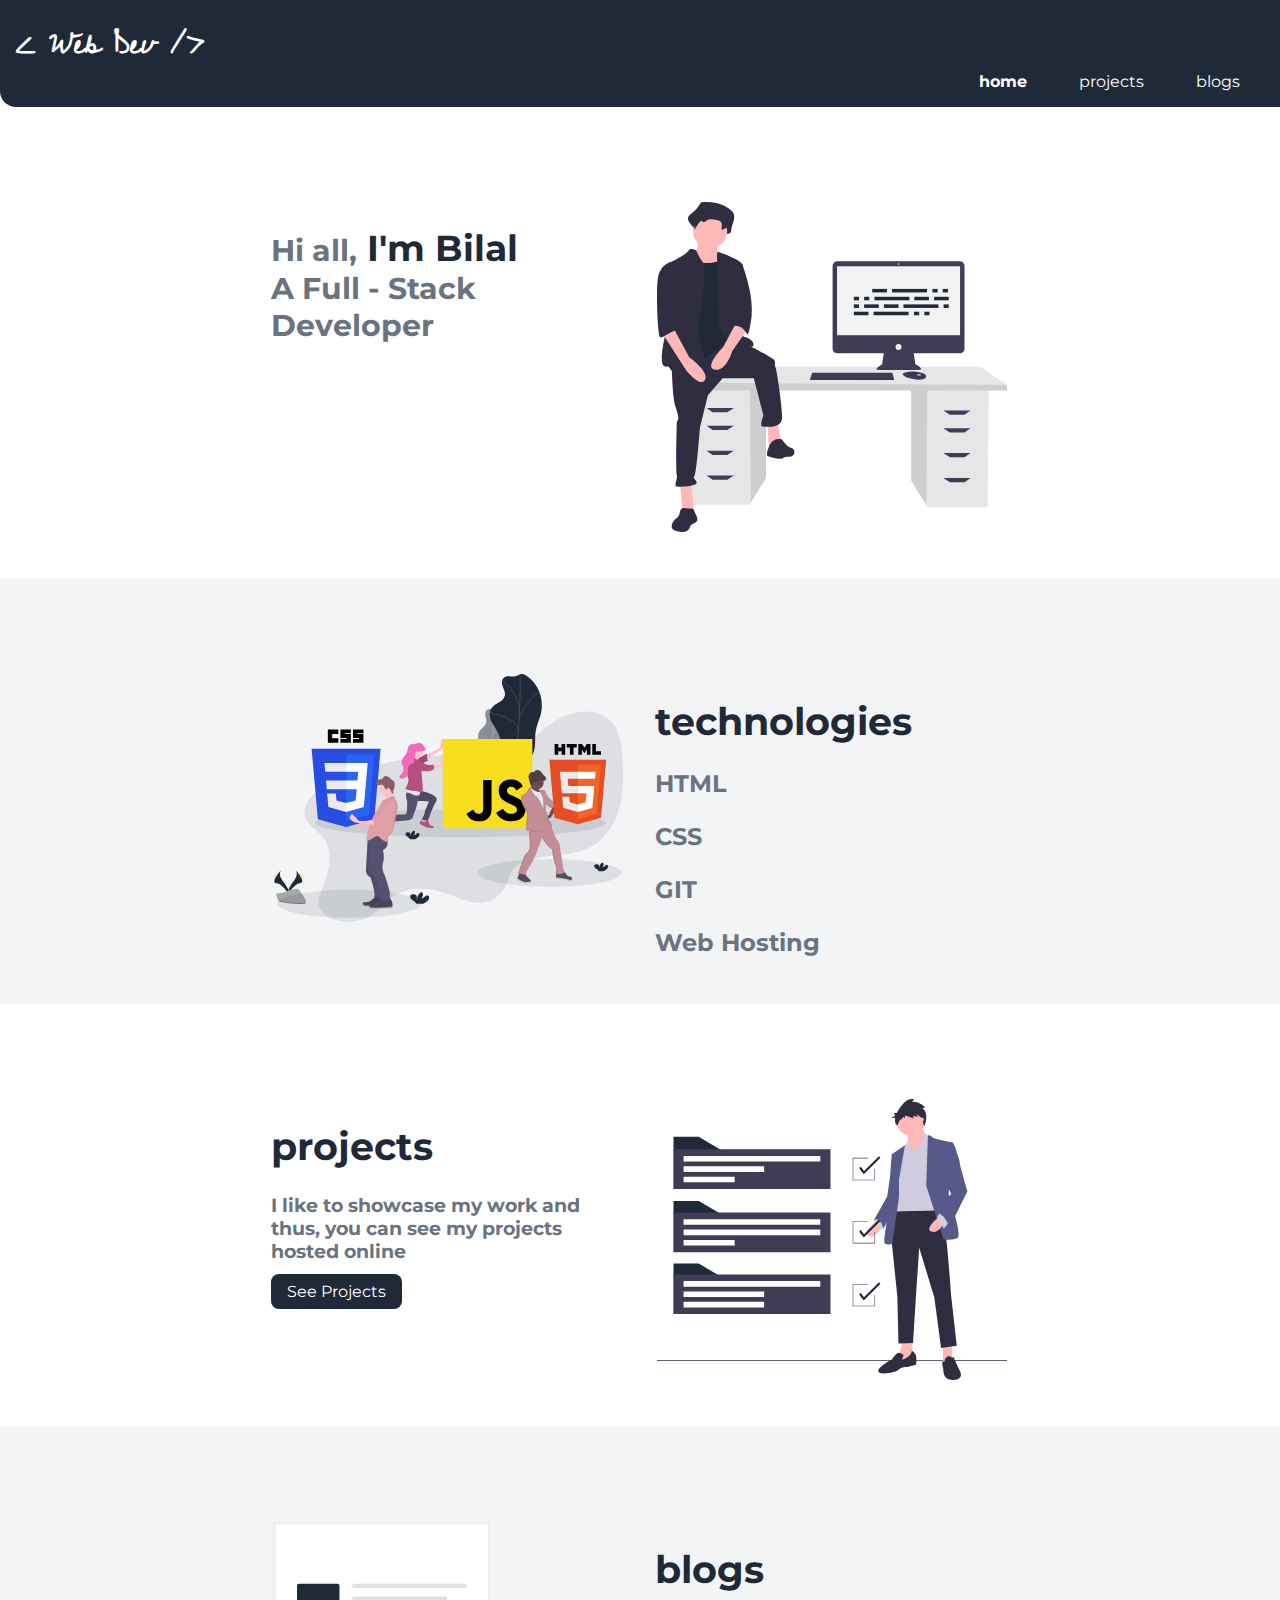
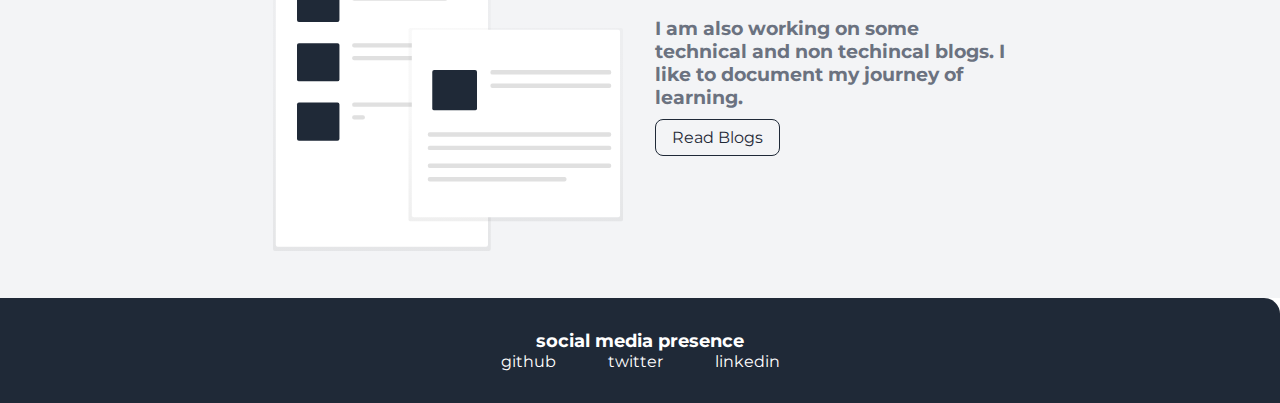
==== index.html @ c1a714b4 "home page" ====
<!DOCTYPE html>
<html lang="en">
<head>
    <meta charset="UTF-8">
    <meta name="viewport" content="width=device-width, initial-scale=1.0">
    <title>home | bilal</title>
    <link href="style.css" rel="stylesheet" />
    <link href='https://fonts.googleapis.com/css?family=Cedarville Cursive' rel='stylesheet'>
</head>
<body>
    <nav class="navigation container">
        <div class="nav-brand" style="font-family: 'Cedarville Cursive'; font-size: 30px;"> < Web Dev /> </div>
        <ul class="list-non-bullet nav-pills">
            <li class="list-item-inline">
                <a class="link link-active" href="/">home</a>
            </li>
            <li class="list-item-inline">
                <a class="link" href="/projects.html">projects</a>
            </li>
            <li class="list-item-inline">
                <a class="link" href="/blogs.html">blogs</a>
            </li>
        </ul>
    </nav>

    <section class="hero">
        <div class="container container-center">
            <div class="row">
                <div class="column">
                        <h1 class="hero-heading" style="font-size: 30px;">Hi all,<span class="heading-inverted" style="font-size: larger;"> I'm Bilal  </span><br />
                            <span class="heading-heading"> A Full - Stack Developer </span></h1>
                </div>
                <div class="column">
                    <img class="hero-img" src="media/cover.svg" />
                </div>
            </div>
        </div>        
    </section>

    <section class="hero ow">
        <div class="container container-center">
            <div class="row">
                <div class="column">
                    <img class="tech-img" src="media/tech.svg" />
                </div>
                <div class="column">
                        <h1 class="tech-heading"><span class="heading-inverted" style="font-size: larger;"> technologies </span></h1>
                        <h2 class="tech-heading"> HTML</h2>
                        <h2 class="tech-heading"> CSS </h2>
                        <h2 class="tech-heading"> GIT </h2>
                        <h2 class="tech-heading"> Web Hosting </h2>
                </div>
            </div>
        </div>        
    </section>

    <section class="hero">
        <div class="container container-center">
            <div class="row">
                <div class="column">
                    <h1 class="tech-heading"><span class="heading-inverted" style="font-size: larger;"> projects </span></h1>
                    <h3 class="tech-heading">I like to showcase my work and thus, you can see my projects hosted online</h3>
                    <br />
            <a class="link link-primary" href="/">See Projects</a>
                </div>
                <div class="column">
                    <img class="hero-img" src="media/project.svg" />
                </div>
            </div>
        </div>        
    </section>

    <section class="hero ow">
        <div class="container container-center">
            <div class="row">
                <div class="column">
                    <img class="hero-img" src="media/blog.svg" />
                </div>
                <div class="column">
                    <h1 class="tech-heading"><span class="heading-inverted" style="font-size: larger;"> blogs </span></h1>
                    <h3 class="tech-heading">I am also working on some technical and non techincal blogs. I like to document my journey of learning.</h3>
                    <br />
                    <a class="link link-secondary" href="/">Read Blogs</a>
                </div>
            </div>
        </div>        
    </section>

    <footer class="footer">
        <div class="footer-header">social media presence</div>
        <ul class="social-links list-non-bullet">
            <li class="list-item-inline">
                <a class="link" href="https://github.com/tanaypratap">
                    github
                </a>
            </li>
            <li class="list-item-inline">
                <a class="link" href="https://twitter.com/tanaypratap">
                    twitter
                </a>
            </li>
            <li class="list-item-inline">
                <a class="link" href="https://linkedin.com/in/tanaypratap">
                    linkedin
                </a>
            </li>
            
    
    </ul>
    </footer>


    
</body>

</html>
---- style.css ----
@import url('https://fonts.googleapis.com/css2?family=Montserrat:wght@400;700&display=swap');

* {
    box-sizing: border-box;
    padding: 0;
    margin: 0;
  }
:root {
    --primary-color: #1F2937;
    --off-white: #F3F4F6;
    --dark-gray: #6B7280;
}

body {
    font-family: 'Montserrat', sans-serif;
    margin: 0px;
    
}

hr {
    margin: 2rem 0rem;
}

/** cover bio**/

.column {
    float: left;
    width: 50%;
    padding: 15px;
  }
  
  /* Clear floats after the columns */
  .row:after {
    content: "";
    display: table;
    clear: both;
  }
  
  /* Responsive layout - makes the three columns stack on top of each other instead of next to each other */
  @media screen and (max-width:600px) {
    .column {
      width: 100%;
    }
  }
  

/** spaces **/

.margin-md {
    margin: 2rem;
}

/** container **/
.container {
    padding: 0rem 1rem;
}

.container-center {
    max-width: 800px;
    margin: auto;
}

/** links **/
.link {
    box-sizing: border-box;
    text-decoration: none;
    padding: 0.5rem 1rem;
    
}

.link-primary {
    background-color: var(--primary-color);
    border-radius: 0.5rem;
    color: white
}

.link-secondary {
    color: var(--primary-color);
    border-radius: 0.5rem;
    border: 1px solid var(--primary-color);
}



/** lists **/

.list-non-bullet {
    list-style: none;
}

.list-item-inline {
    display: inline;
    padding: 0rem 0.5rem;
}

/** navigation **/

.navigation {
    background-color: var(--primary-color);
    color: white;
    padding: 1rem;
    border-bottom-left-radius: 1rem;
}

.navigation .nav-brand {
    font-weight: bold;
    font-size: larger;
}

.navigation .nav-pills {
    text-align: right;
}

.navigation .link {
    color: white;
}

.navigation .link-active {
    font-weight: bold;
}

/** header **/

.hero {
    padding: 2rem;
    padding-top: 5rem;

}

.hero .hero-img {
    max-width: 350px;
    display: block;
    margin: auto;
}

.hero .tech-img {
    max-width: 350px;
    display: block;
    margin: auto;
}

.hero .hero-heading {
    /* text-align: center; */
    padding-top: 1.5rem;
    color: var(--dark-gray);
}

.hero .tech-heading {
    /* text-align: center; */
    padding-top: 1.5rem;
    color: var(--dark-gray);
}

.hero .hero-heading .heading-inverted {
    color: var(--primary-color);
}

.hero .tech-heading .heading-inverted {
    color: var(--primary-color);
}

/** sections **/

.section {
    padding: 2rem;
}

.section h1 {
    text-align: center;

}

/* .section h2 {
    text-align: center;

} */

.ow {
    background-color: var(--off-white);
}

/** footers **/

.footer {
    background-color: var(--primary-color);
    padding: 2rem 1rem;
    text-align: center;
    color: white;
    border-top-right-radius: 1rem;
}

.footer .link {
    color: white
}

.footer .footer-header {
    font-weight: bold;
    font-size: large;
}

.footer ul {
    padding-inline-start: 0px;
}
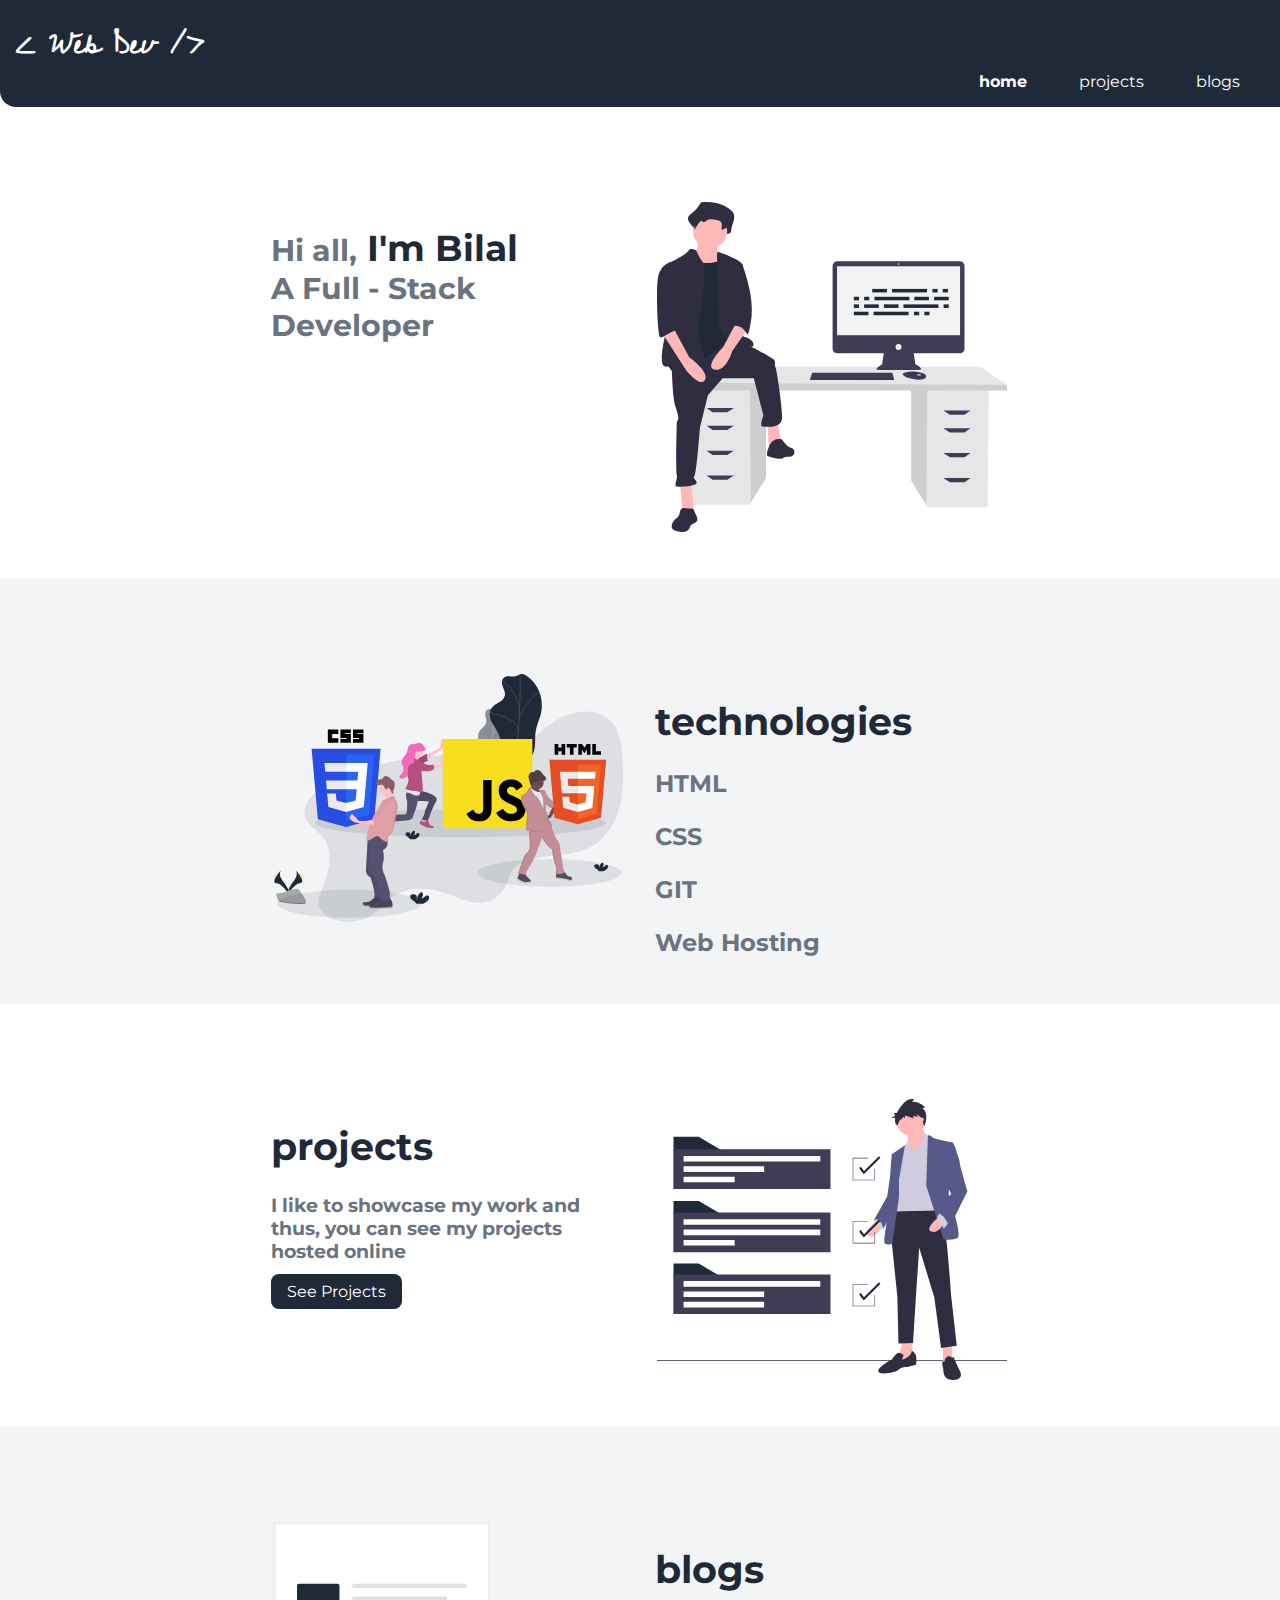
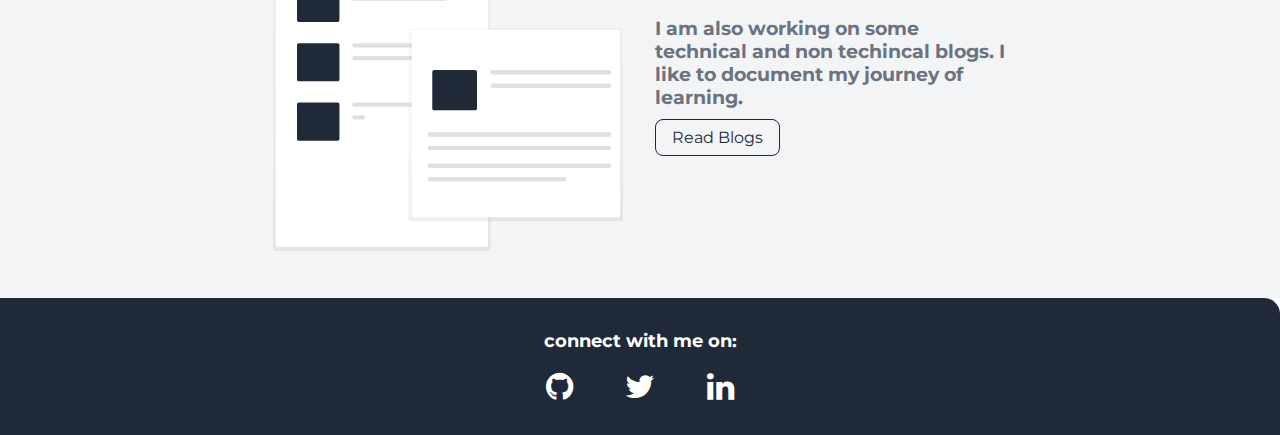
==== commit 95b61acb: "feat: blog added" ====
--- a/index.html
+++ b/index.html
@@ -6,6 +6,7 @@
     <title>home | bilal</title>
     <link href="style.css" rel="stylesheet" />
     <link href='https://fonts.googleapis.com/css?family=Cedarville Cursive' rel='stylesheet'>
+    <link rel="stylesheet" href="https://stackpath.bootstrapcdn.com/font-awesome/4.7.0/css/font-awesome.min.css" integrity="sha384-wvfXpqpZZVQGK6TAh5PVlGOfQNHSoD2xbE+QkPxCAFlNEevoEH3Sl0sibVcOQVnN" crossorigin="anonymous">
 </head>
 <body>
     <nav class="navigation container">
@@ -87,25 +88,25 @@
     </section>
 
     <footer class="footer">
-        <div class="footer-header">social media presence</div>
+        <div class="footer-header">connect with me on:</div>
+        <br />
         <ul class="social-links list-non-bullet">
             <li class="list-item-inline">
-                <a class="link" href="https://github.com/tanaypratap">
-                    github
+                <a class="link" href="https://github.com/MdBilal420">
+                
+                    <i class="fa fa-github fa-2x"></i>
                 </a>
             </li>
             <li class="list-item-inline">
-                <a class="link" href="https://twitter.com/tanaypratap">
-                    twitter
+                <a class="link" href="https://twitter.com/mdbilal420">
+                    <i class="fa fa-twitter fa-2x"></i>
                 </a>
             </li>
             <li class="list-item-inline">
-                <a class="link" href="https://linkedin.com/in/tanaypratap">
-                    linkedin
+                <a class="link" href="https://www.linkedin.com/in/mohammad-bilal-b026ab160/">
+                    <i class="fa fa-linkedin fa-2x"></i>
                 </a>
             </li>
-            
-    
     </ul>
     </footer>
 
--- a/style.css
+++ b/style.css
@@ -37,7 +37,7 @@
   }
   
   /* Responsive layout - makes the three columns stack on top of each other instead of next to each other */
-  @media screen and (max-width:600px) {
+  @media screen and (max-width:800px) {
     .column {
       width: 100%;
     }
@@ -133,6 +133,15 @@
     margin: auto;
 }
 
+.hero .quiz-img {
+    max-width: 350px;
+    display: block;
+    /* margin: auto; */
+    margin-left: 0%;
+    padding-top: 1.5rem;
+    
+}
+
 .hero .tech-img {
     max-width: 350px;
     display: block;
@@ -175,6 +184,20 @@
 
 } */
 
+.code-area{
+    margin-top: 1rem;
+    margin-bottom: 1rem;
+    max-width: 600px;
+    padding: 1rem;
+    background-color: var(--off-white);
+}
+
+blockquote{
+border-left: 8px solid var(--primary-color);
+padding-left: 1.3rem;
+
+}
+
 .ow {
     background-color: var(--off-white);
 }
@@ -200,4 +223,34 @@
 
 .footer ul {
     padding-inline-start: 0px;
-}+}
+
+
+/* * blogs*/
+
+.blogs {
+    margin: auto;
+    max-width: 90%;
+    text-align: center;
+    margin-bottom: 6rem;
+}
+
+.blogs h2 {
+    margin: 1.5rem;
+}
+
+.blog p {
+    line-height: 1.5rem;
+    /* margin-bottom: 2rem; */
+    
+}
+
+.blogs a {
+    display: inline-block;
+  
+  margin-top: 1.5rem;
+}
+
+
+/* * footer  */
+
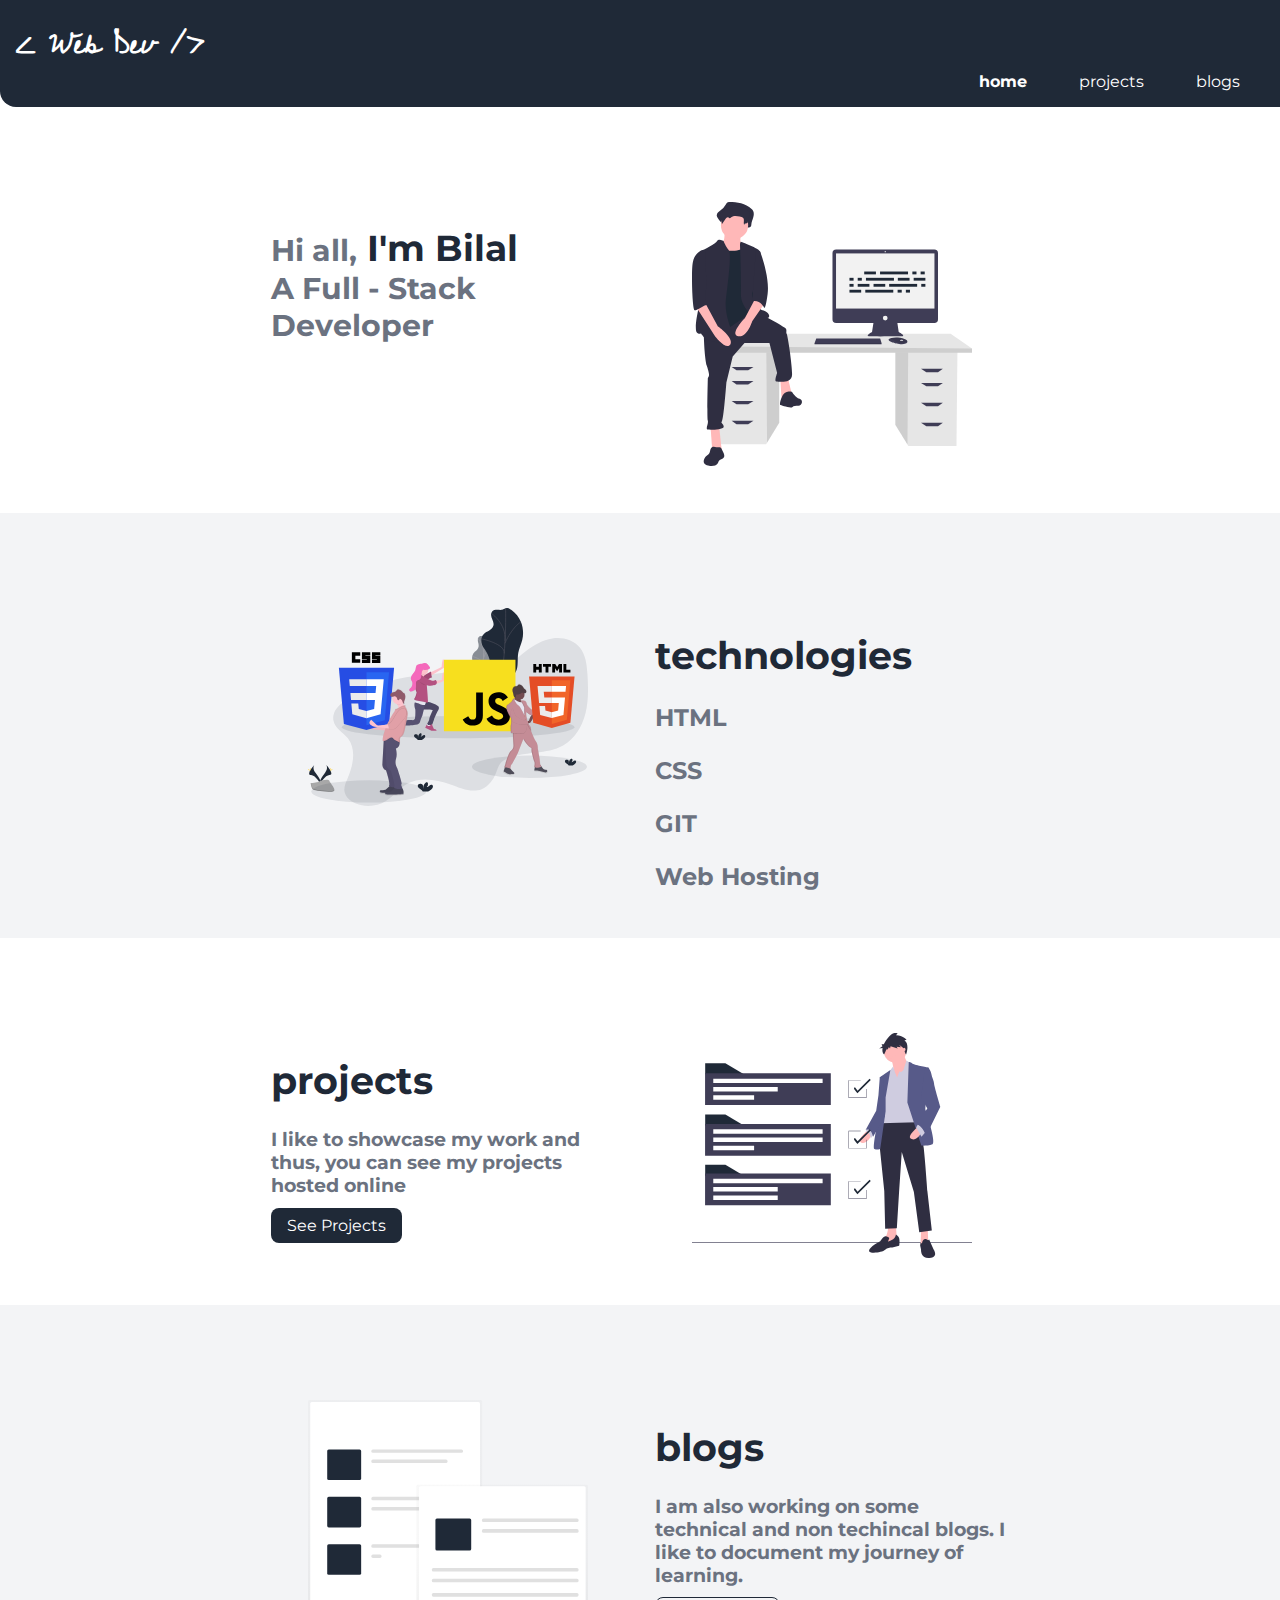
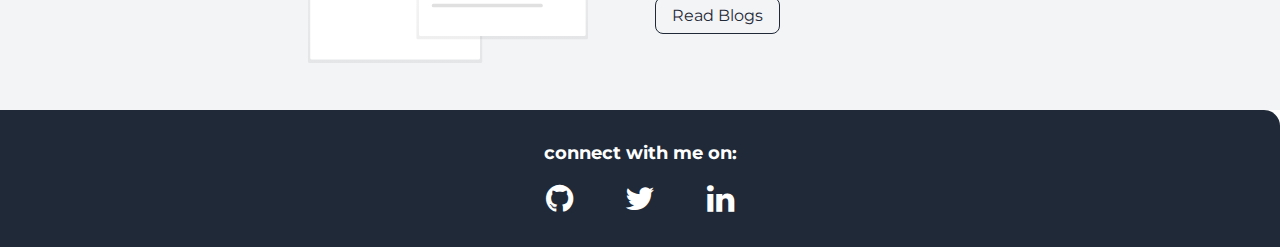
==== commit 20eec7cb: "updated image size" ====
--- a/index.html
+++ b/index.html
@@ -62,7 +62,7 @@
                     <h1 class="tech-heading"><span class="heading-inverted" style="font-size: larger;"> projects </span></h1>
                     <h3 class="tech-heading">I like to showcase my work and thus, you can see my projects hosted online</h3>
                     <br />
-            <a class="link link-primary" href="/">See Projects</a>
+            <a class="link link-primary" href="/projects.html">See Projects</a>
                 </div>
                 <div class="column">
                     <img class="hero-img" src="media/project.svg" />
@@ -81,7 +81,7 @@
                     <h1 class="tech-heading"><span class="heading-inverted" style="font-size: larger;"> blogs </span></h1>
                     <h3 class="tech-heading">I am also working on some technical and non techincal blogs. I like to document my journey of learning.</h3>
                     <br />
-                    <a class="link link-secondary" href="/">Read Blogs</a>
+                    <a class="link link-secondary" href="/blogs.html">Read Blogs</a>
                 </div>
             </div>
         </div>        
--- a/style.css
+++ b/style.css
@@ -128,13 +128,13 @@
 }
 
 .hero .hero-img {
-    max-width: 350px;
+    max-width: 280px;
     display: block;
     margin: auto;
 }
 
-.hero .quiz-img {
-    max-width: 350px;
+.quiz-img {
+    max-width: 280px;
     display: block;
     /* margin: auto; */
     margin-left: 0%;
@@ -143,7 +143,7 @@
 }
 
 .hero .tech-img {
-    max-width: 350px;
+    max-width: 280px;
     display: block;
     margin: auto;
 }
@@ -187,7 +187,7 @@
 .code-area{
     margin-top: 1rem;
     margin-bottom: 1rem;
-    max-width: 600px;
+    max-width: 800px;
     padding: 1rem;
     background-color: var(--off-white);
 }
@@ -226,30 +226,7 @@
 }
 
 
-/* * blogs*/
-
-.blogs {
-    margin: auto;
-    max-width: 90%;
-    text-align: center;
-    margin-bottom: 6rem;
-}
-
-.blogs h2 {
-    margin: 1.5rem;
-}
-
-.blog p {
-    line-height: 1.5rem;
-    /* margin-bottom: 2rem; */
-    
-}
-
-.blogs a {
-    display: inline-block;
-  
-  margin-top: 1.5rem;
-}
+
 
 
 /* * footer  */
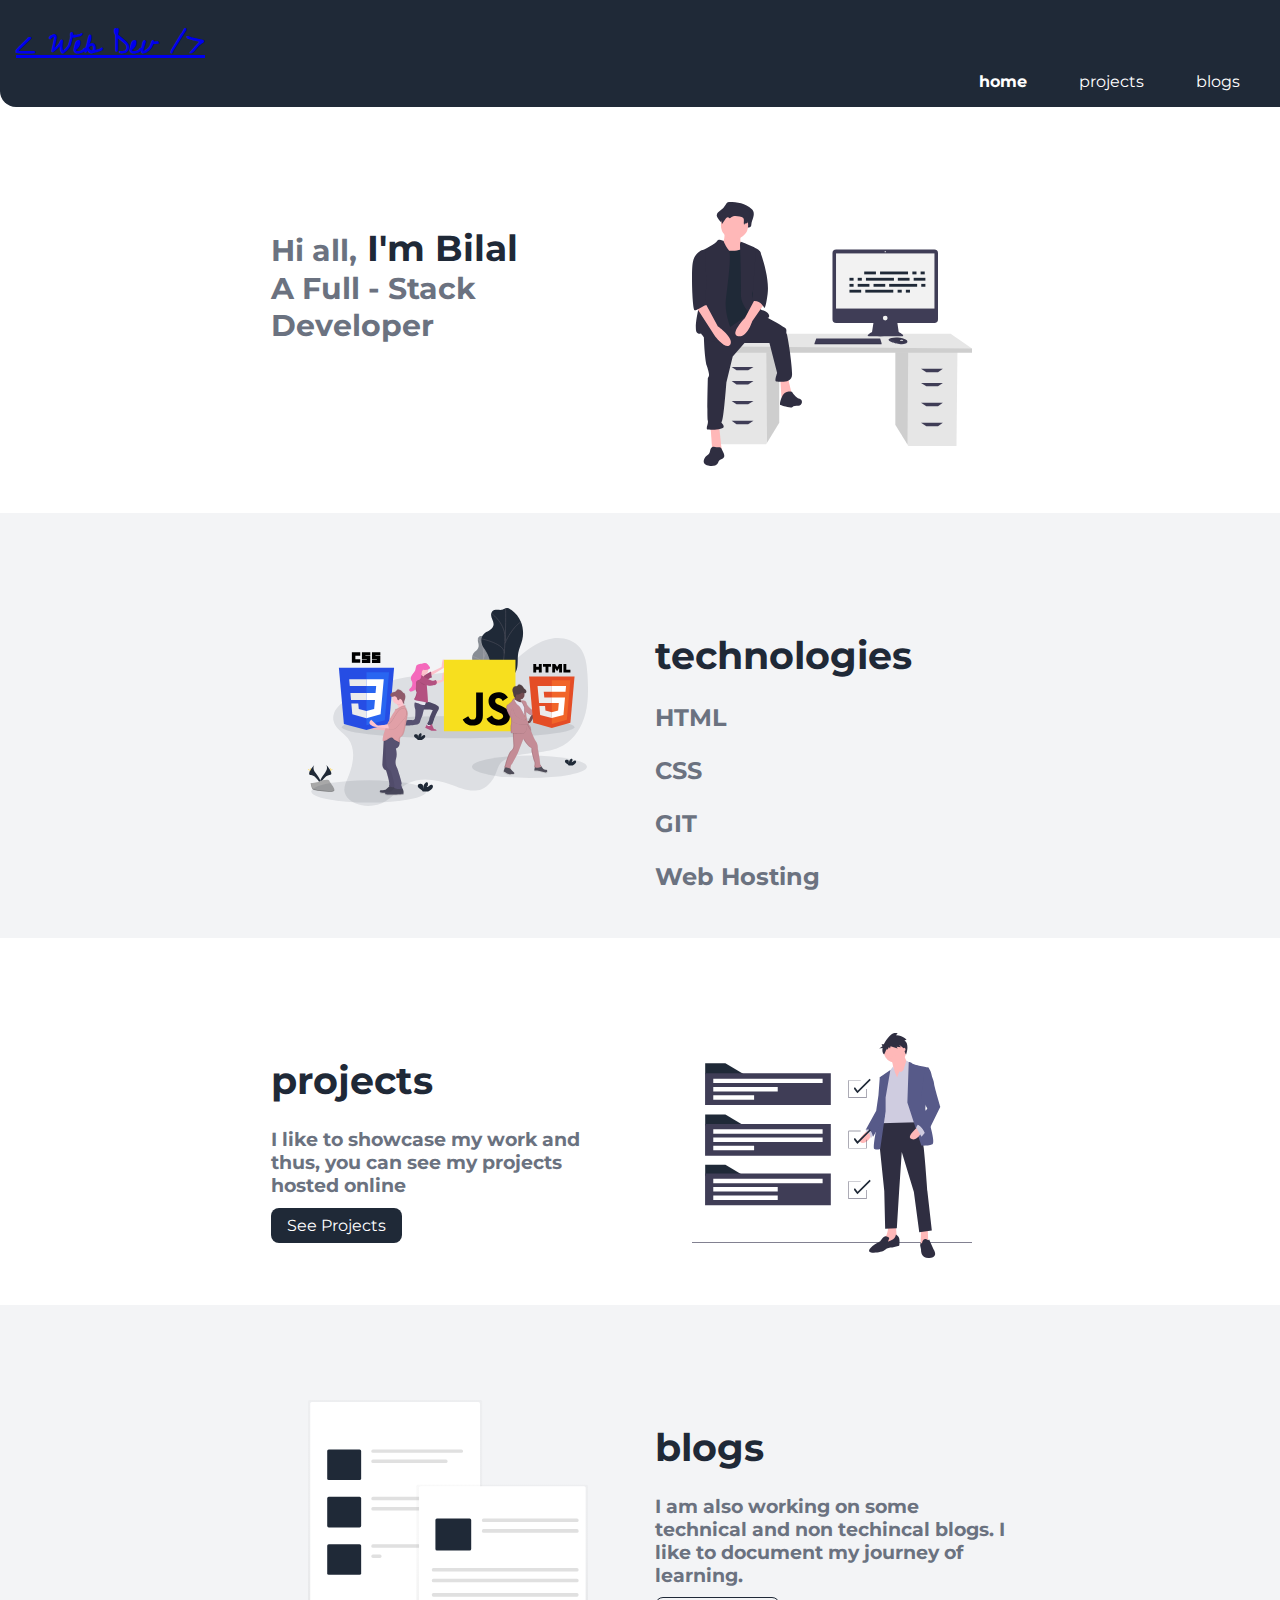
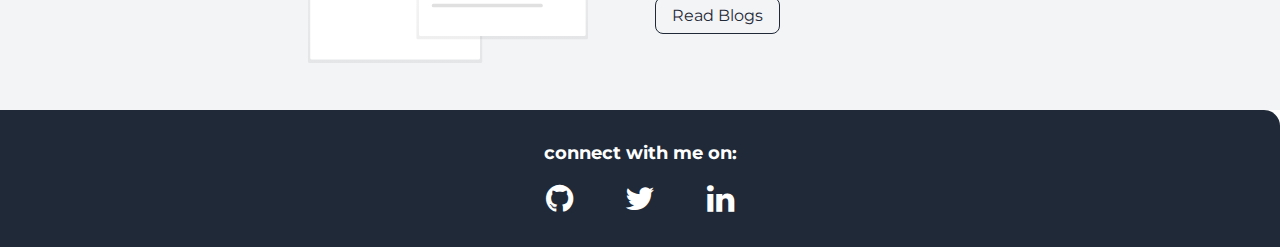
==== commit 9192edb2: "home ref added" ====
--- a/index.html
+++ b/index.html
@@ -10,7 +10,7 @@
 </head>
 <body>
     <nav class="navigation container">
-        <div class="nav-brand" style="font-family: 'Cedarville Cursive'; font-size: 30px;"> < Web Dev /> </div>
+        <div class="nav-brand" style="font-family: 'Cedarville Cursive'; font-size: 30px;"><a href="/">< Web Dev /></a> </div>
         <ul class="list-non-bullet nav-pills">
             <li class="list-item-inline">
                 <a class="link link-active" href="/">home</a>
--- a/style.css
+++ b/style.css
@@ -137,7 +137,6 @@
     max-width: 280px;
     display: block;
     /* margin: auto; */
-    margin-left: 0%;
     padding-top: 1.5rem;
     
 }
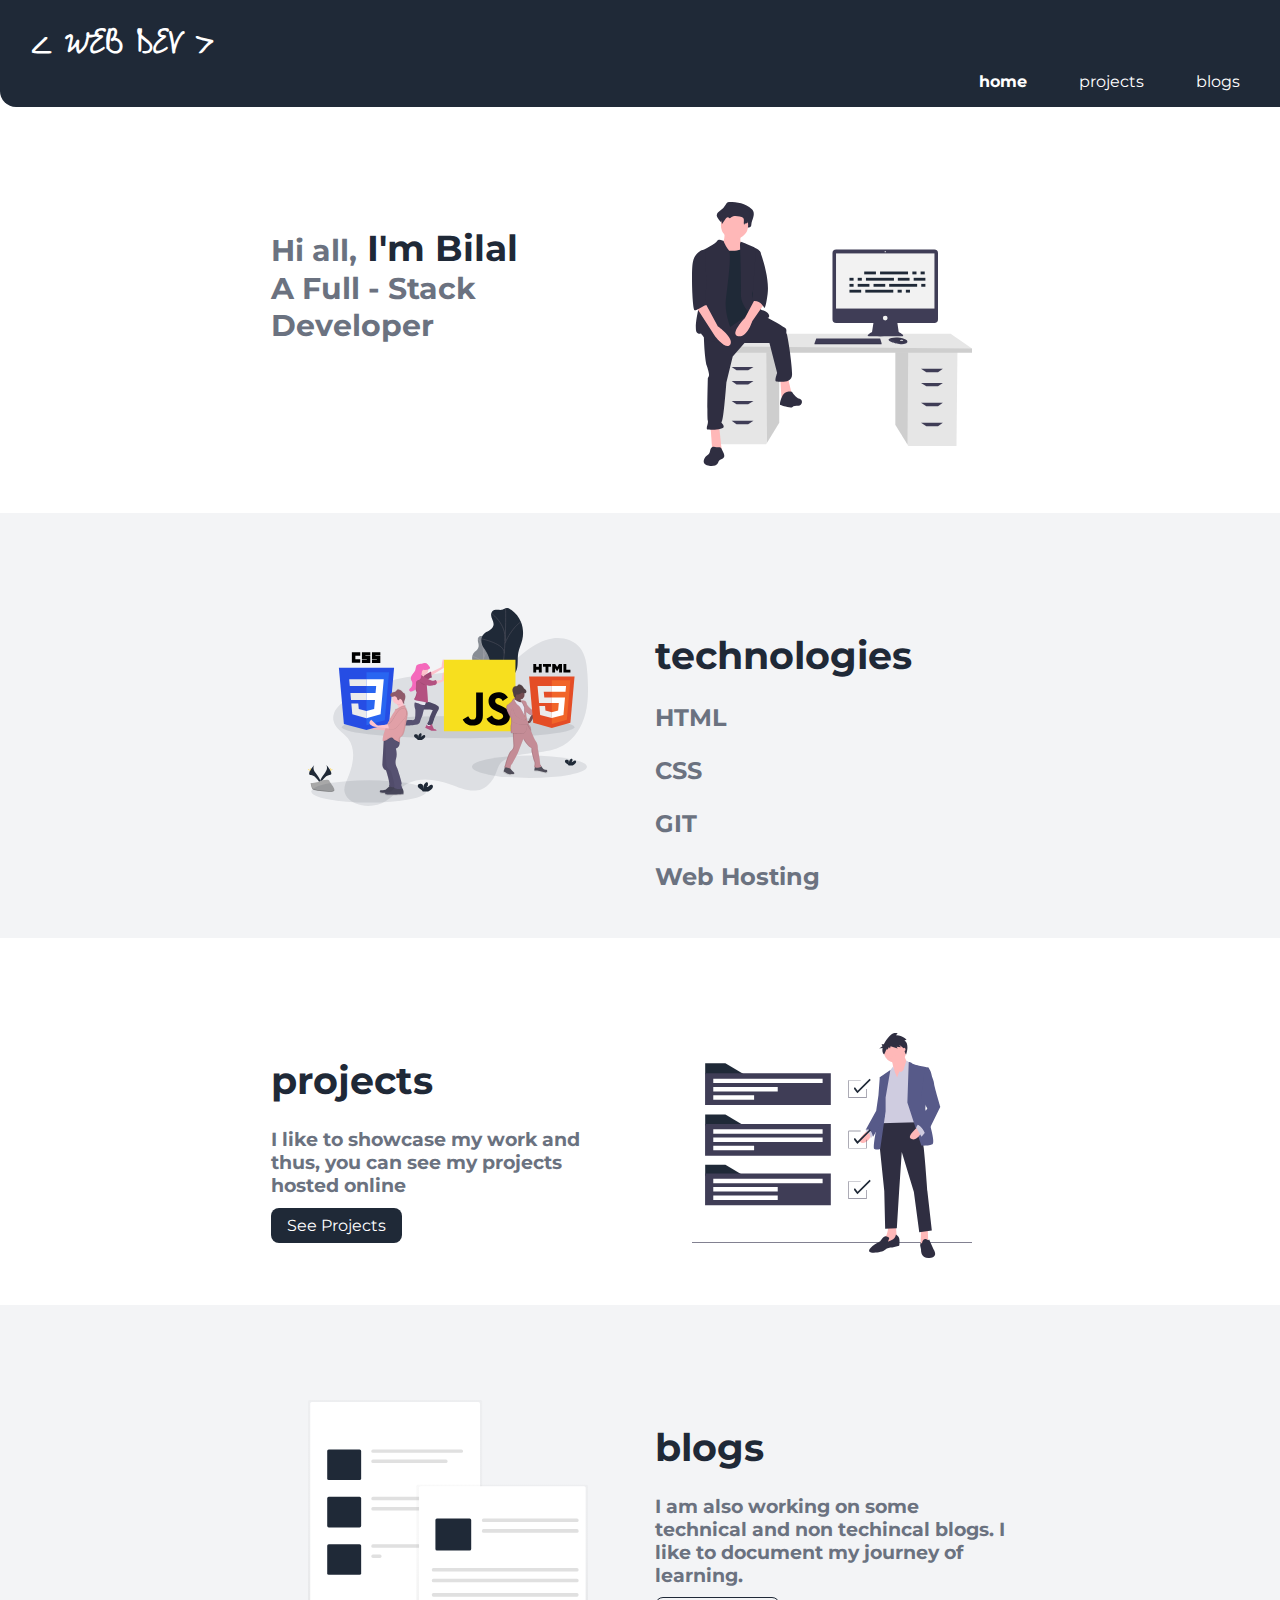
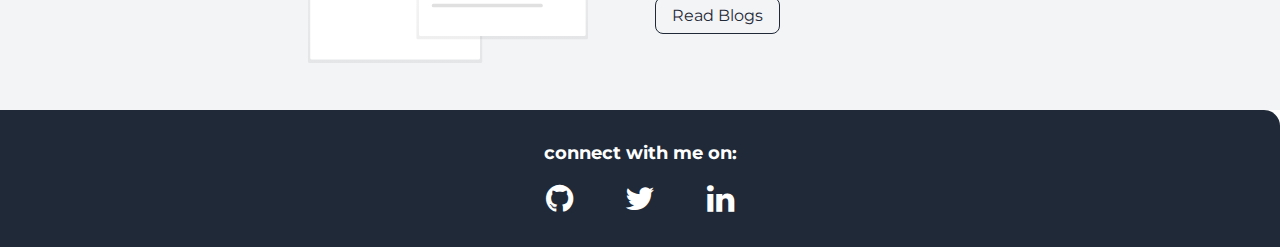
==== commit 77599131: "logo set" ====
--- a/index.html
+++ b/index.html
@@ -10,7 +10,7 @@
 </head>
 <body>
     <nav class="navigation container">
-        <div class="nav-brand" style="font-family: 'Cedarville Cursive'; font-size: 30px;"><a href="/">< Web Dev /></a> </div>
+        <div class="nav-brand" style="font-family: 'Cedarville Cursive'; font-size: 30px;color: white;"><a class="link" href="/">&lt; WEB DEV &gt;</a> </div>
         <ul class="list-non-bullet nav-pills">
             <li class="list-item-inline">
                 <a class="link link-active" href="/">home</a>
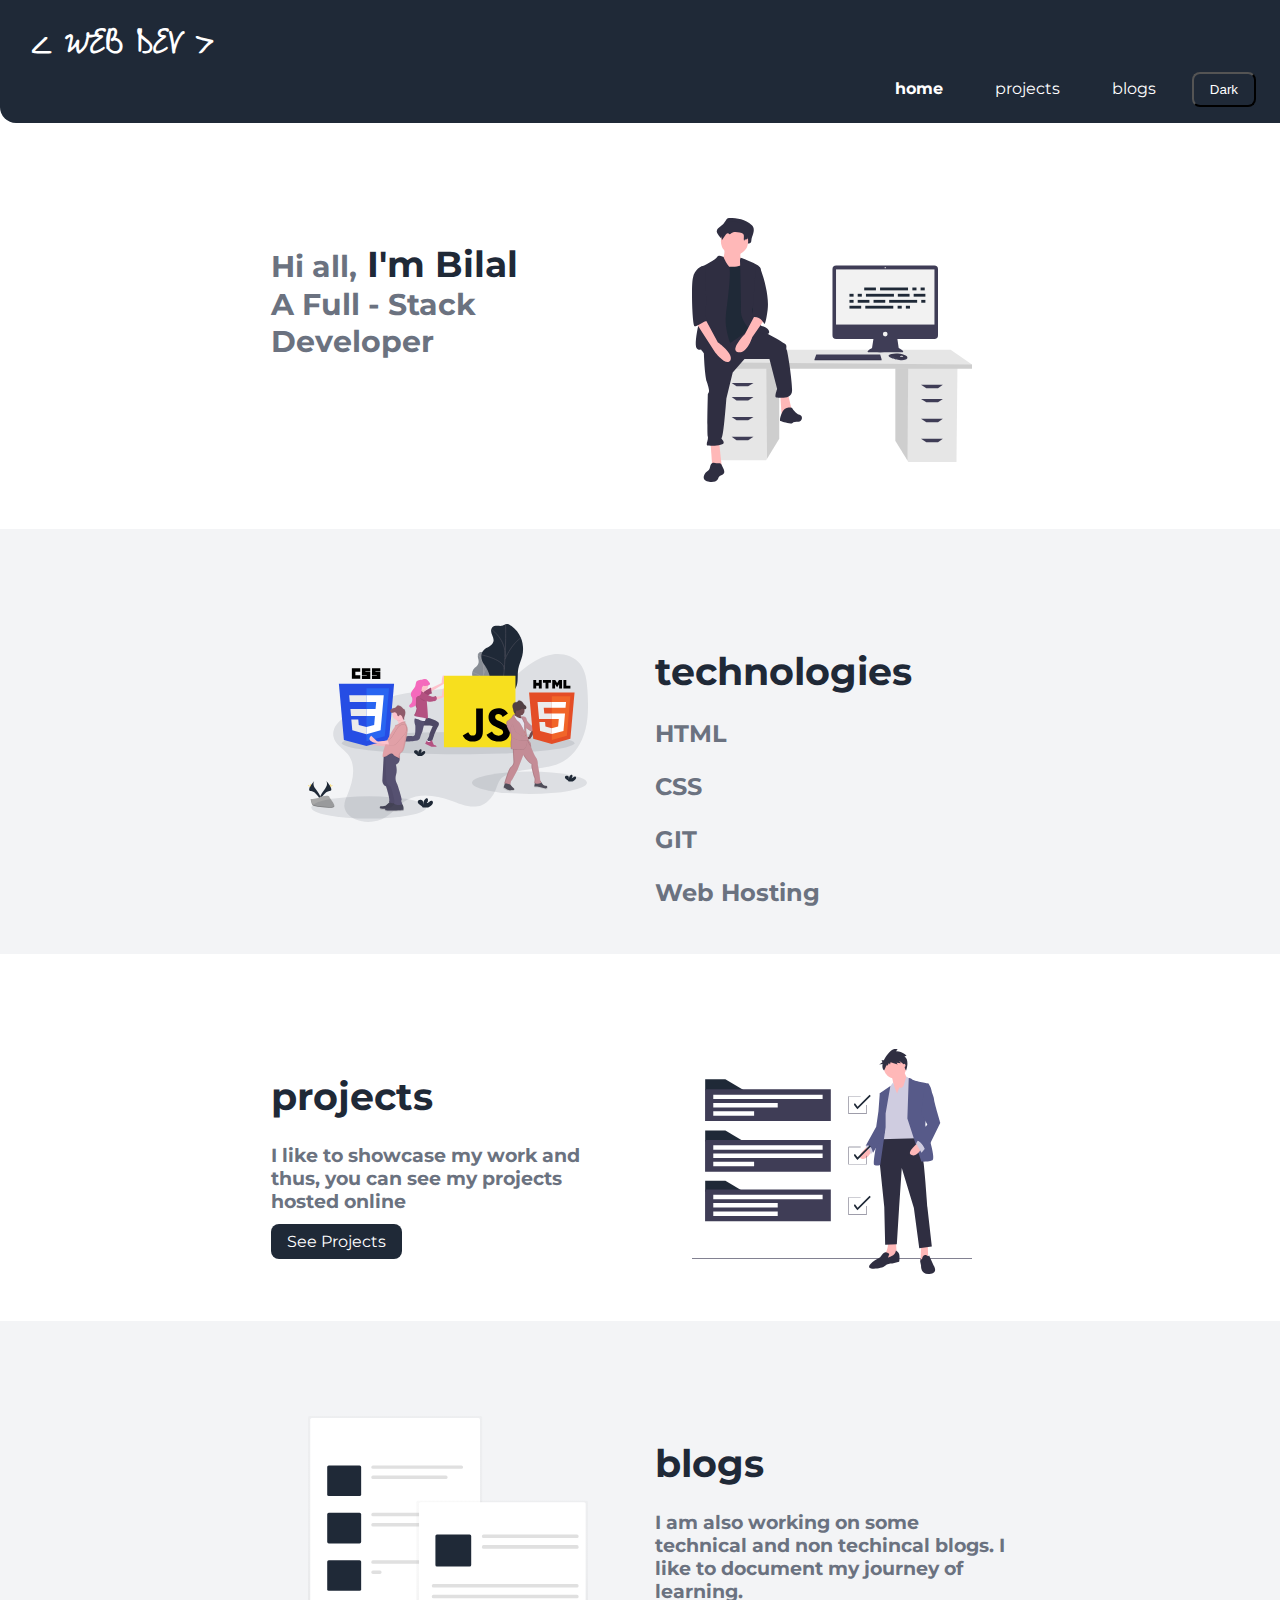
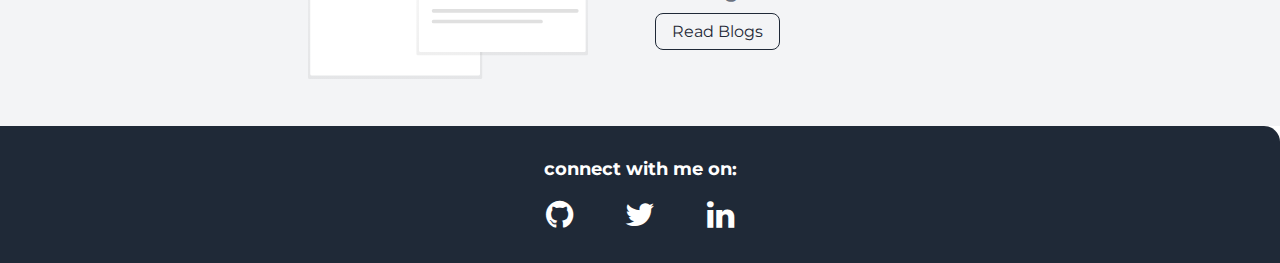
==== commit 4b3c2473: "dark mode added" ====
--- a/index.html
+++ b/index.html
@@ -1,117 +1,155 @@
 <!DOCTYPE html>
 <html lang="en">
-<head>
-    <meta charset="UTF-8">
-    <meta name="viewport" content="width=device-width, initial-scale=1.0">
+  <head>
+    <meta charset="UTF-8" />
+    <meta name="viewport" content="width=device-width, initial-scale=1.0" />
     <title>home | bilal</title>
-    <link href="style.css" rel="stylesheet" />
-    <link href='https://fonts.googleapis.com/css?family=Cedarville Cursive' rel='stylesheet'>
-    <link rel="stylesheet" href="https://stackpath.bootstrapcdn.com/font-awesome/4.7.0/css/font-awesome.min.css" integrity="sha384-wvfXpqpZZVQGK6TAh5PVlGOfQNHSoD2xbE+QkPxCAFlNEevoEH3Sl0sibVcOQVnN" crossorigin="anonymous">
-</head>
-<body>
+    <link id="theme" href="light.css" rel="stylesheet" />
+    <link
+      href="https://fonts.googleapis.com/css?family=Cedarville Cursive"
+      rel="stylesheet"
+    />
+    <link
+      rel="stylesheet"
+      href="https://stackpath.bootstrapcdn.com/font-awesome/4.7.0/css/font-awesome.min.css"
+      integrity="sha384-wvfXpqpZZVQGK6TAh5PVlGOfQNHSoD2xbE+QkPxCAFlNEevoEH3Sl0sibVcOQVnN"
+      crossorigin="anonymous"
+    />
+  </head>
+  <body>
     <nav class="navigation container">
-        <div class="nav-brand" style="font-family: 'Cedarville Cursive'; font-size: 30px;color: white;"><a class="link" href="/">&lt; WEB DEV &gt;</a> </div>
-        <ul class="list-non-bullet nav-pills">
-            <li class="list-item-inline">
-                <a class="link link-active" href="/">home</a>
-            </li>
-            <li class="list-item-inline">
-                <a class="link" href="/projects.html">projects</a>
-            </li>
-            <li class="list-item-inline">
-                <a class="link" href="/blogs.html">blogs</a>
-            </li>
-        </ul>
+      <div
+        class="nav-brand"
+        style="font-family: 'Cedarville Cursive'; font-size: 30px; color: white"
+      >
+        <a class="link" href="/">&lt; WEB DEV &gt;</a>
+      </div>
+      <ul class="list-non-bullet nav-pills">
+        <li class="list-item-inline">
+          <a class="link link-active" href="/">home</a>
+        </li>
+        <li class="list-item-inline">
+          <a class="link" href="/projects.html">projects</a>
+        </li>
+        <li class="list-item-inline">
+          <a class="link" href="/blogs.html">blogs</a>
+        </li>
+
+        <li class="list-item-inline">
+          <button class="link link-primary" id="theme-toggle">Dark</button>
+        </li>
+      </ul>
     </nav>
 
     <section class="hero">
-        <div class="container container-center">
-            <div class="row">
-                <div class="column">
-                        <h1 class="hero-heading" style="font-size: 30px;">Hi all,<span class="heading-inverted" style="font-size: larger;"> I'm Bilal  </span><br />
-                            <span class="heading-heading"> A Full - Stack Developer </span></h1>
-                </div>
-                <div class="column">
-                    <img class="hero-img" src="media/cover.svg" />
-                </div>
-            </div>
-        </div>        
+      <div class="container container-center">
+        <div class="row">
+          <div class="column">
+            <h1 class="hero-heading" style="font-size: 30px">
+              Hi all,<span class="heading-inverted" style="font-size: larger">
+                I'm Bilal </span
+              ><br />
+              <span class="heading-heading"> A Full - Stack Developer </span>
+            </h1>
+          </div>
+          <div class="column">
+            <img class="hero-img" src="media/cover.svg" />
+          </div>
+        </div>
+      </div>
     </section>
 
     <section class="hero ow">
-        <div class="container container-center">
-            <div class="row">
-                <div class="column">
-                    <img class="tech-img" src="media/tech.svg" />
-                </div>
-                <div class="column">
-                        <h1 class="tech-heading"><span class="heading-inverted" style="font-size: larger;"> technologies </span></h1>
-                        <h2 class="tech-heading"> HTML</h2>
-                        <h2 class="tech-heading"> CSS </h2>
-                        <h2 class="tech-heading"> GIT </h2>
-                        <h2 class="tech-heading"> Web Hosting </h2>
-                </div>
-            </div>
-        </div>        
+      <div class="container container-center">
+        <div class="row">
+          <div class="column">
+            <img class="tech-img" src="media/tech.svg" />
+          </div>
+          <div class="column">
+            <h1 class="tech-heading">
+              <span class="heading-inverted" style="font-size: larger">
+                technologies
+              </span>
+            </h1>
+            <h2 class="tech-heading">HTML</h2>
+            <h2 class="tech-heading">CSS</h2>
+            <h2 class="tech-heading">GIT</h2>
+            <h2 class="tech-heading">Web Hosting</h2>
+          </div>
+        </div>
+      </div>
     </section>
 
     <section class="hero">
-        <div class="container container-center">
-            <div class="row">
-                <div class="column">
-                    <h1 class="tech-heading"><span class="heading-inverted" style="font-size: larger;"> projects </span></h1>
-                    <h3 class="tech-heading">I like to showcase my work and thus, you can see my projects hosted online</h3>
-                    <br />
+      <div class="container container-center">
+        <div class="row">
+          <div class="column">
+            <h1 class="tech-heading">
+              <span class="heading-inverted" style="font-size: larger">
+                projects
+              </span>
+            </h1>
+            <h3 class="tech-heading">
+              I like to showcase my work and thus, you can see my projects
+              hosted online
+            </h3>
+            <br />
             <a class="link link-primary" href="/projects.html">See Projects</a>
-                </div>
-                <div class="column">
-                    <img class="hero-img" src="media/project.svg" />
-                </div>
-            </div>
-        </div>        
+          </div>
+          <div class="column">
+            <img class="hero-img" src="media/project.svg" />
+          </div>
+        </div>
+      </div>
     </section>
 
     <section class="hero ow">
-        <div class="container container-center">
-            <div class="row">
-                <div class="column">
-                    <img class="hero-img" src="media/blog.svg" />
-                </div>
-                <div class="column">
-                    <h1 class="tech-heading"><span class="heading-inverted" style="font-size: larger;"> blogs </span></h1>
-                    <h3 class="tech-heading">I am also working on some technical and non techincal blogs. I like to document my journey of learning.</h3>
-                    <br />
-                    <a class="link link-secondary" href="/blogs.html">Read Blogs</a>
-                </div>
-            </div>
-        </div>        
+      <div class="container container-center">
+        <div class="row">
+          <div class="column">
+            <img class="hero-img" src="media/blog.svg" />
+          </div>
+          <div class="column">
+            <h1 class="tech-heading">
+              <span class="heading-inverted" style="font-size: larger">
+                blogs
+              </span>
+            </h1>
+            <h3 class="tech-heading">
+              I am also working on some technical and non techincal blogs. I
+              like to document my journey of learning.
+            </h3>
+            <br />
+            <a class="link link-secondary" href="/blogs.html">Read Blogs</a>
+          </div>
+        </div>
+      </div>
     </section>
 
     <footer class="footer">
-        <div class="footer-header">connect with me on:</div>
-        <br />
-        <ul class="social-links list-non-bullet">
-            <li class="list-item-inline">
-                <a class="link" href="https://github.com/MdBilal420">
-                
-                    <i class="fa fa-github fa-2x"></i>
-                </a>
-            </li>
-            <li class="list-item-inline">
-                <a class="link" href="https://twitter.com/mdbilal420">
-                    <i class="fa fa-twitter fa-2x"></i>
-                </a>
-            </li>
-            <li class="list-item-inline">
-                <a class="link" href="https://www.linkedin.com/in/mohammad-bilal-b026ab160/">
-                    <i class="fa fa-linkedin fa-2x"></i>
-                </a>
-            </li>
-    </ul>
+      <div class="footer-header">connect with me on:</div>
+      <br />
+      <ul class="social-links list-non-bullet">
+        <li class="list-item-inline">
+          <a class="link" href="https://github.com/MdBilal420">
+            <i class="fa fa-github fa-2x"></i>
+          </a>
+        </li>
+        <li class="list-item-inline">
+          <a class="link" href="https://twitter.com/mdbilal420">
+            <i class="fa fa-twitter fa-2x"></i>
+          </a>
+        </li>
+        <li class="list-item-inline">
+          <a
+            class="link"
+            href="https://www.linkedin.com/in/mohammad-bilal-b026ab160/"
+          >
+            <i class="fa fa-linkedin fa-2x"></i>
+          </a>
+        </li>
+      </ul>
     </footer>
-
-
-    
-</body>
-
-</html>+    <script src="script.js"></script>
+  </body>
+</html>
--- a/light.css
+++ b/light.css
@@ -0,0 +1,232 @@
+@import url('https://fonts.googleapis.com/css2?family=Montserrat:wght@400;700&display=swap');
+
+* {
+    box-sizing: border-box;
+    padding: 0;
+    margin: 0;
+  }
+:root {
+    --primary-color: #1F2937;
+    --off-white: #F3F4F6;
+    --dark-gray: #6B7280;
+}
+
+body {
+    font-family: 'Montserrat', sans-serif;
+    margin: 0px;
+    
+}
+
+hr {
+    margin: 2rem 0rem;
+}
+
+/** cover bio**/
+
+.column {
+    float: left;
+    width: 50%;
+    padding: 15px;
+  }
+  
+  /* Clear floats after the columns */
+  .row:after {
+    content: "";
+    display: table;
+    clear: both;
+  }
+  
+  /* Responsive layout - makes the three columns stack on top of each other instead of next to each other */
+  @media screen and (max-width:800px) {
+    .column {
+      width: 100%;
+    }
+  }
+  
+
+/** spaces **/
+
+.margin-md {
+    margin: 2rem;
+}
+
+/** container **/
+.container {
+    padding: 0rem 1rem;
+}
+
+.container-center {
+    max-width: 800px;
+    margin: auto;
+}
+
+/** links **/
+.link {
+    box-sizing: border-box;
+    text-decoration: none;
+    padding: 0.5rem 1rem;
+    
+}
+
+.link-primary {
+    background-color: var(--primary-color);
+    border-radius: 0.5rem;
+    color: white
+}
+
+.link-secondary {
+    color: var(--primary-color);
+    border-radius: 0.5rem;
+    border: 1px solid var(--primary-color);
+}
+
+
+
+/** lists **/
+
+.list-non-bullet {
+    list-style: none;
+}
+
+.list-item-inline {
+    display: inline;
+    padding: 0rem 0.5rem;
+}
+
+/** navigation **/
+
+.navigation {
+    background-color: var(--primary-color);
+    color: white;
+    padding: 1rem;
+    border-bottom-left-radius: 1rem;
+}
+
+.navigation .nav-brand {
+    font-weight: bold;
+    font-size: larger;
+}
+
+.navigation .nav-pills {
+    text-align: right;
+}
+
+.navigation .link {
+    color: white;
+}
+
+.navigation .link-active {
+    font-weight: bold;
+}
+
+/** header **/
+
+.hero {
+    padding: 2rem;
+    padding-top: 5rem;
+
+}
+
+.hero .hero-img {
+    max-width: 280px;
+    display: block;
+    margin: auto;
+}
+
+.quiz-img {
+    max-width: 280px;
+    display: block;
+    /* margin: auto; */
+    padding-top: 1.5rem;
+    
+}
+
+.hero .tech-img {
+    max-width: 280px;
+    display: block;
+    margin: auto;
+}
+
+.hero .hero-heading {
+    /* text-align: center; */
+    padding-top: 1.5rem;
+    color: var(--dark-gray);
+}
+
+.hero .tech-heading {
+    /* text-align: center; */
+    padding-top: 1.5rem;
+    color: var(--dark-gray);
+}
+
+.hero .hero-heading .heading-inverted {
+    color: var(--primary-color);
+}
+
+.hero .tech-heading .heading-inverted {
+    color: var(--primary-color);
+}
+
+/** sections **/
+
+.section {
+    padding: 2rem;
+}
+
+.section h1 {
+    text-align: center;
+
+}
+
+/* .section h2 {
+    text-align: center;
+
+} */
+
+.code-area{
+    margin-top: 1rem;
+    margin-bottom: 1rem;
+    max-width: 800px;
+    padding: 1rem;
+    background-color: var(--off-white);
+}
+
+blockquote{
+border-left: 8px solid var(--primary-color);
+padding-left: 1.3rem;
+
+}
+
+.ow {
+    background-color: var(--off-white);
+}
+
+/** footers **/
+
+.footer {
+    background-color: var(--primary-color);
+    padding: 2rem 1rem;
+    text-align: center;
+    color: white;
+    border-top-right-radius: 1rem;
+}
+
+.footer .link {
+    color: white
+}
+
+.footer .footer-header {
+    font-weight: bold;
+    font-size: large;
+}
+
+.footer ul {
+    padding-inline-start: 0px;
+}
+
+
+
+
+
+/* * footer  */
+
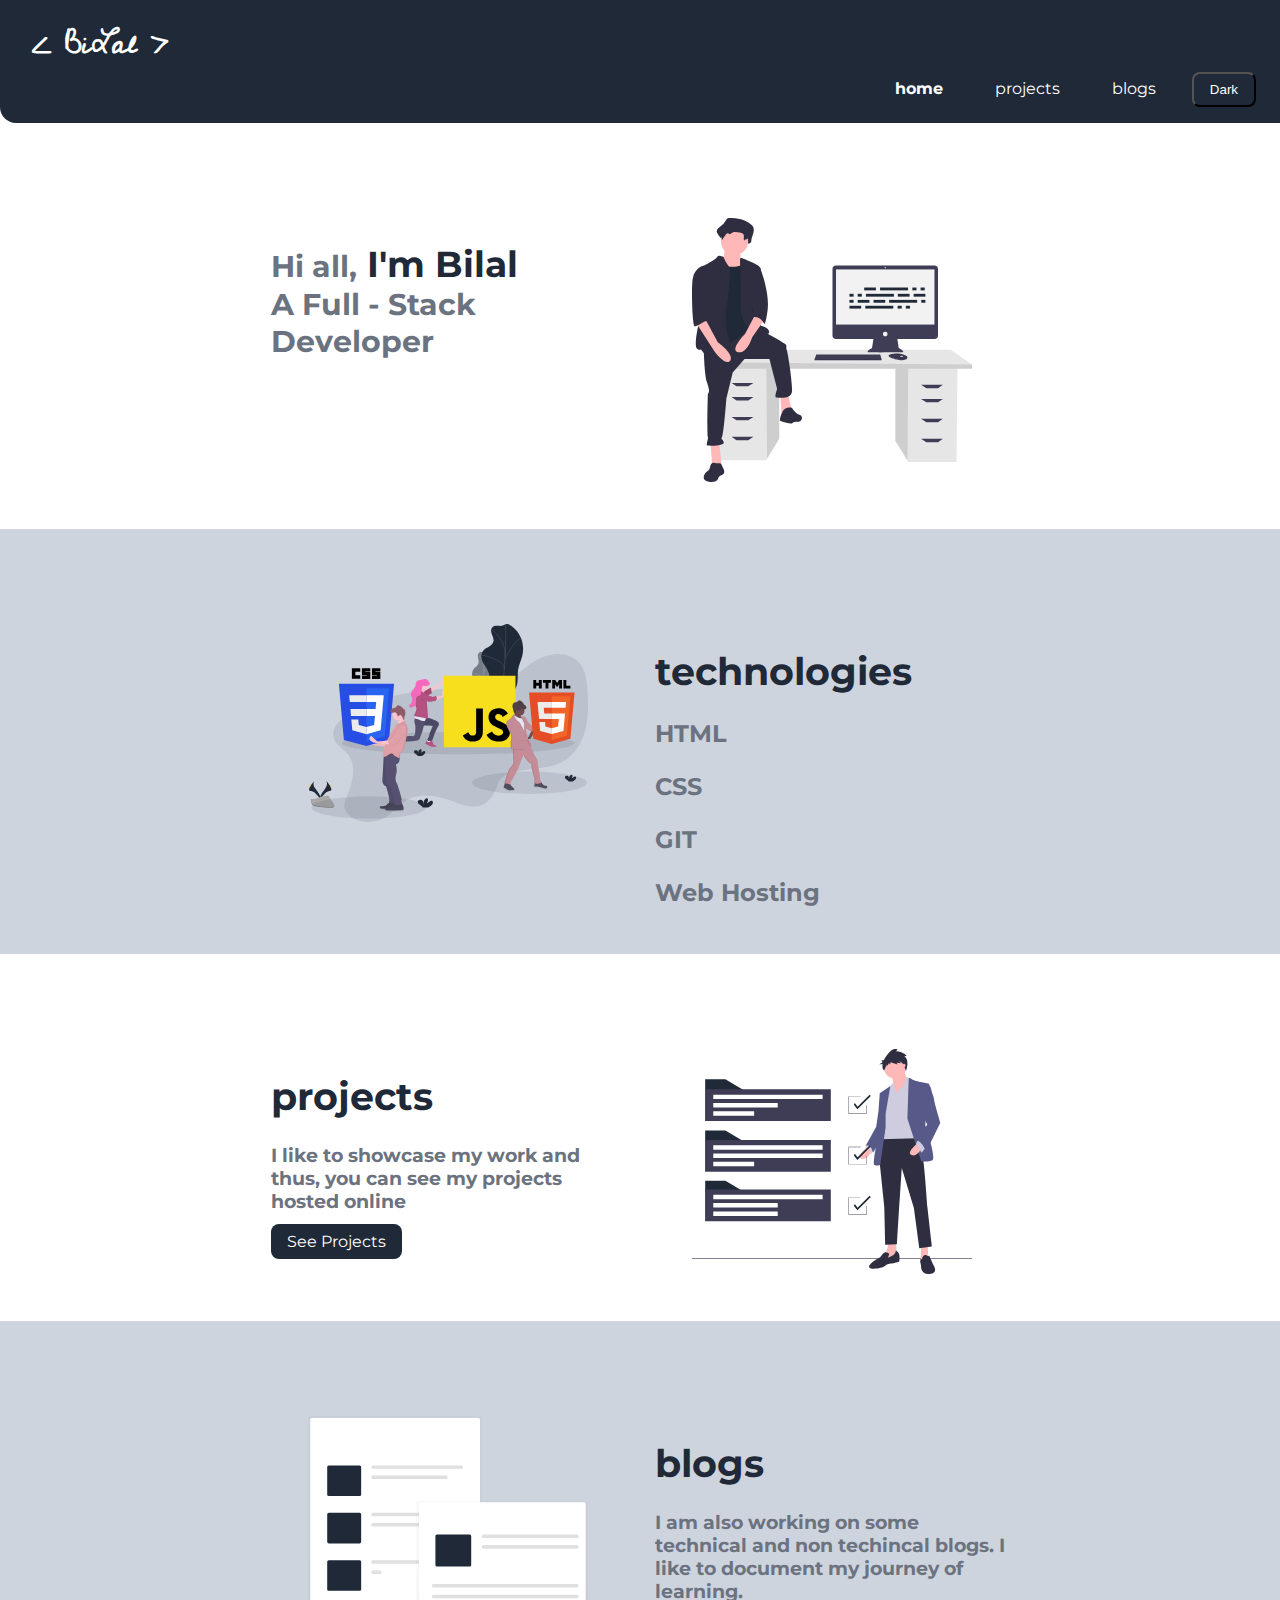
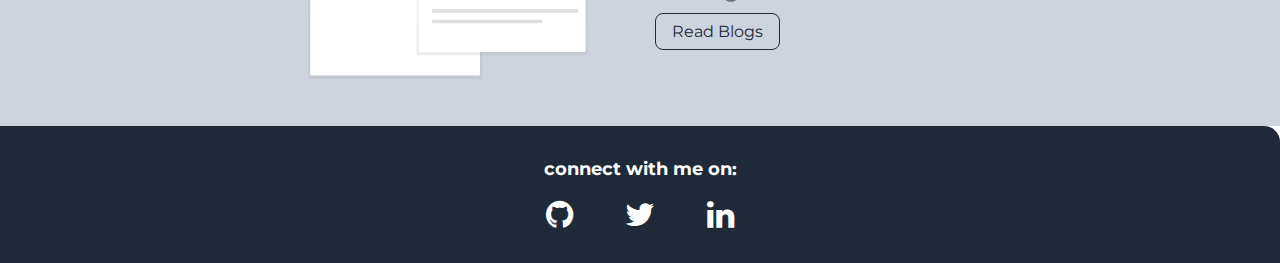
==== commit 25809a95: "project description and logo fixed" ====
--- a/index.html
+++ b/index.html
@@ -22,7 +22,7 @@
         class="nav-brand"
         style="font-family: 'Cedarville Cursive'; font-size: 30px; color: white"
       >
-        <a class="link" href="/">&lt; WEB DEV &gt;</a>
+        <a class="link" href="/">&lt; BiLal &gt;</a>
       </div>
       <ul class="list-non-bullet nav-pills">
         <li class="list-item-inline">
--- a/light.css
+++ b/light.css
@@ -1,181 +1,165 @@
-@import url('https://fonts.googleapis.com/css2?family=Montserrat:wght@400;700&display=swap');
+@import url("https://fonts.googleapis.com/css2?family=Montserrat:wght@400;700&display=swap");
 
 * {
-    box-sizing: border-box;
-    padding: 0;
-    margin: 0;
+  box-sizing: border-box;
+  padding: 0;
+  margin: 0;
+}
+:root {
+  --primary-color: #1f2937;
+  --off-white: #f3f4f6;
+  --dark-gray: #6b7280;
+  --gray: #ced4de;
+}
+
+body {
+  font-family: "Montserrat", sans-serif;
+  margin: 0px;
+}
+
+hr {
+  margin: 2rem 0rem;
+}
+
+/** cover bio**/
+
+.column {
+  float: left;
+  width: 50%;
+  padding: 15px;
+}
+
+/* Clear floats after the columns */
+.row:after {
+  content: "";
+  display: table;
+  clear: both;
+}
+
+@media screen and (max-width: 800px) {
+  .column {
+    width: 100%;
   }
-:root {
-    --primary-color: #1F2937;
-    --off-white: #F3F4F6;
-    --dark-gray: #6B7280;
-}
-
-body {
-    font-family: 'Montserrat', sans-serif;
-    margin: 0px;
-    
-}
-
-hr {
-    margin: 2rem 0rem;
-}
-
-/** cover bio**/
-
-.column {
-    float: left;
-    width: 50%;
-    padding: 15px;
-  }
-  
-  /* Clear floats after the columns */
-  .row:after {
-    content: "";
-    display: table;
-    clear: both;
-  }
-  
-  /* Responsive layout - makes the three columns stack on top of each other instead of next to each other */
-  @media screen and (max-width:800px) {
-    .column {
-      width: 100%;
-    }
-  }
-  
-
-/** spaces **/
+}
 
 .margin-md {
-    margin: 2rem;
-}
-
-/** container **/
+  margin: 2rem;
+}
+
 .container {
-    padding: 0rem 1rem;
+  padding: 0rem 1rem;
 }
 
 .container-center {
-    max-width: 800px;
-    margin: auto;
-}
-
-/** links **/
+  max-width: 800px;
+  margin: auto;
+}
+
 .link {
-    box-sizing: border-box;
-    text-decoration: none;
-    padding: 0.5rem 1rem;
-    
+  box-sizing: border-box;
+  text-decoration: none;
+  padding: 0.5rem 1rem;
 }
 
 .link-primary {
-    background-color: var(--primary-color);
-    border-radius: 0.5rem;
-    color: white
+  background-color: var(--primary-color);
+  border-radius: 0.5rem;
+  color: white;
 }
 
 .link-secondary {
-    color: var(--primary-color);
-    border-radius: 0.5rem;
-    border: 1px solid var(--primary-color);
-}
-
-
-
-/** lists **/
+  color: var(--primary-color);
+  border-radius: 0.5rem;
+  border: 1px solid var(--primary-color);
+}
 
 .list-non-bullet {
-    list-style: none;
+  list-style: none;
 }
 
 .list-item-inline {
-    display: inline;
-    padding: 0rem 0.5rem;
-}
-
-/** navigation **/
+  display: inline;
+  padding: 0rem 0.5rem;
+}
 
 .navigation {
-    background-color: var(--primary-color);
-    color: white;
-    padding: 1rem;
-    border-bottom-left-radius: 1rem;
+  background-color: var(--primary-color);
+  color: white;
+  padding: 1rem;
+  border-bottom-left-radius: 1rem;
 }
 
 .navigation .nav-brand {
-    font-weight: bold;
-    font-size: larger;
+  font-weight: bold;
+  font-size: larger;
 }
 
 .navigation .nav-pills {
-    text-align: right;
+  text-align: right;
 }
 
 .navigation .link {
-    color: white;
+  color: white;
 }
 
 .navigation .link-active {
-    font-weight: bold;
+  font-weight: bold;
 }
 
 /** header **/
 
 .hero {
-    padding: 2rem;
-    padding-top: 5rem;
-
+  padding: 2rem;
+  padding-top: 5rem;
 }
 
 .hero .hero-img {
-    max-width: 280px;
-    display: block;
-    margin: auto;
+  max-width: 280px;
+  display: block;
+  margin: auto;
 }
 
 .quiz-img {
-    max-width: 280px;
-    display: block;
-    /* margin: auto; */
-    padding-top: 1.5rem;
-    
+  max-width: 280px;
+  display: block;
+  /* margin: auto; */
+  padding-top: 1.5rem;
 }
 
 .hero .tech-img {
-    max-width: 280px;
-    display: block;
-    margin: auto;
+  max-width: 280px;
+  display: block;
+  margin: auto;
 }
 
 .hero .hero-heading {
-    /* text-align: center; */
-    padding-top: 1.5rem;
-    color: var(--dark-gray);
+  /* text-align: center; */
+  padding-top: 1.5rem;
+  color: var(--dark-gray);
 }
 
 .hero .tech-heading {
-    /* text-align: center; */
-    padding-top: 1.5rem;
-    color: var(--dark-gray);
+  /* text-align: center; */
+  padding-top: 1.5rem;
+  color: var(--dark-gray);
 }
 
 .hero .hero-heading .heading-inverted {
-    color: var(--primary-color);
+  color: var(--primary-color);
 }
 
 .hero .tech-heading .heading-inverted {
-    color: var(--primary-color);
+  color: var(--primary-color);
 }
 
 /** sections **/
 
 .section {
-    padding: 2rem;
+  padding: 2rem;
 }
 
 .section h1 {
-    text-align: center;
-
+  text-align: center;
 }
 
 /* .section h2 {
@@ -183,50 +167,44 @@
 
 } */
 
-.code-area{
-    margin-top: 1rem;
-    margin-bottom: 1rem;
-    max-width: 800px;
-    padding: 1rem;
-    background-color: var(--off-white);
-}
-
-blockquote{
-border-left: 8px solid var(--primary-color);
-padding-left: 1.3rem;
-
+.code-area {
+  margin-top: 1rem;
+  margin-bottom: 1rem;
+  max-width: 800px;
+  padding: 1rem;
+  background-color: var(--off-white);
+}
+
+blockquote {
+  border-left: 8px solid var(--primary-color);
+  padding-left: 1.3rem;
 }
 
 .ow {
-    background-color: var(--off-white);
+  background-color: var(--gray);
 }
 
 /** footers **/
 
 .footer {
-    background-color: var(--primary-color);
-    padding: 2rem 1rem;
-    text-align: center;
-    color: white;
-    border-top-right-radius: 1rem;
+  background-color: var(--primary-color);
+  padding: 2rem 1rem;
+  text-align: center;
+  color: white;
+  border-top-right-radius: 1rem;
 }
 
 .footer .link {
-    color: white
+  color: white;
 }
 
 .footer .footer-header {
-    font-weight: bold;
-    font-size: large;
+  font-weight: bold;
+  font-size: large;
 }
 
 .footer ul {
-    padding-inline-start: 0px;
-}
-
-
-
-
+  padding-inline-start: 0px;
+}
 
 /* * footer  */
-
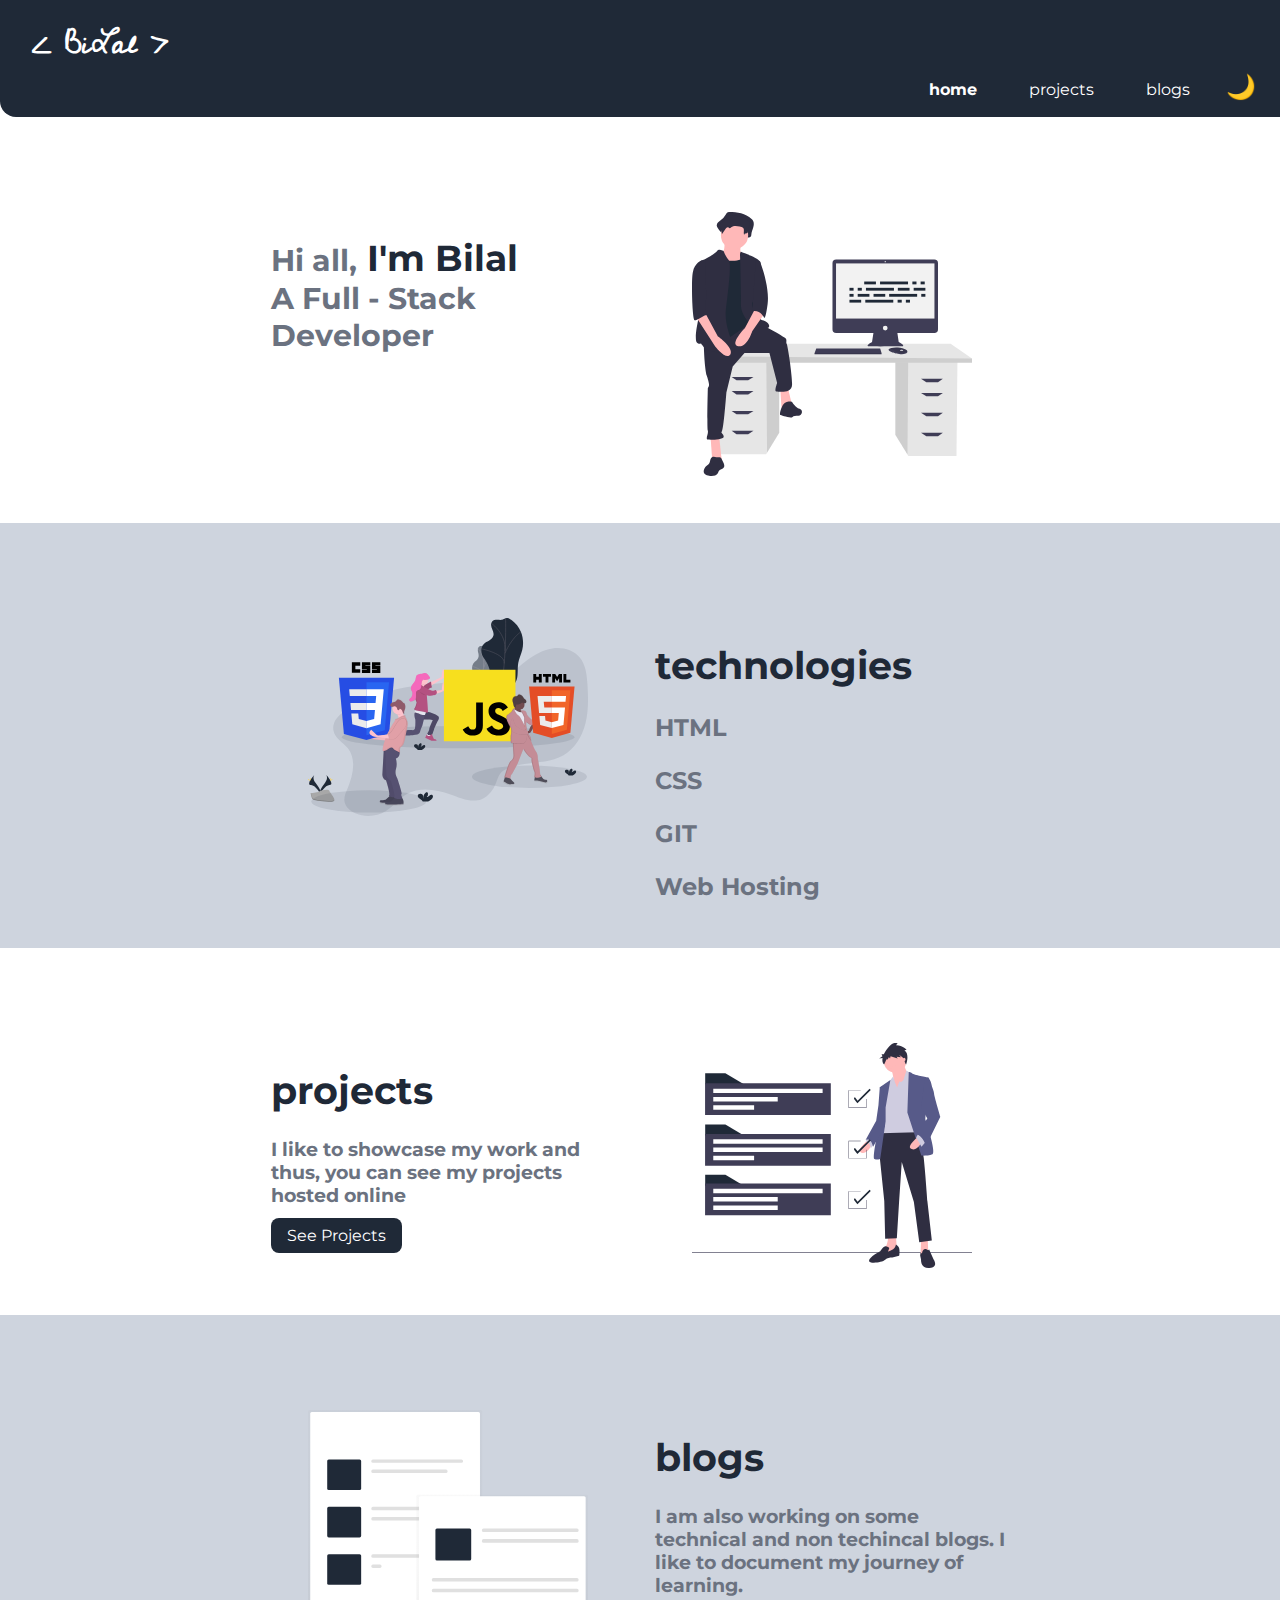
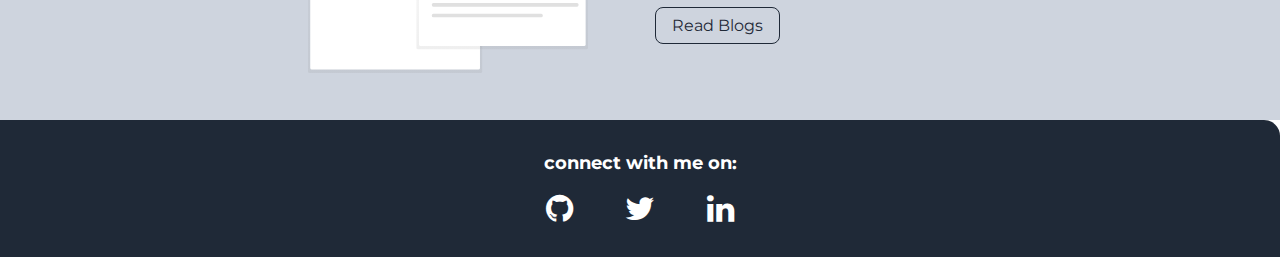
==== commit 0ef210ea: "update :dark-light emoji" ====
--- a/index.html
+++ b/index.html
@@ -36,7 +36,7 @@
         </li>
 
         <li class="list-item-inline">
-          <button class="link link-primary" id="theme-toggle">Dark</button>
+          <a style="cursor: pointer; font-size: 1.5rem" id="theme-toggle">🌙</a>
         </li>
       </ul>
     </nav>
